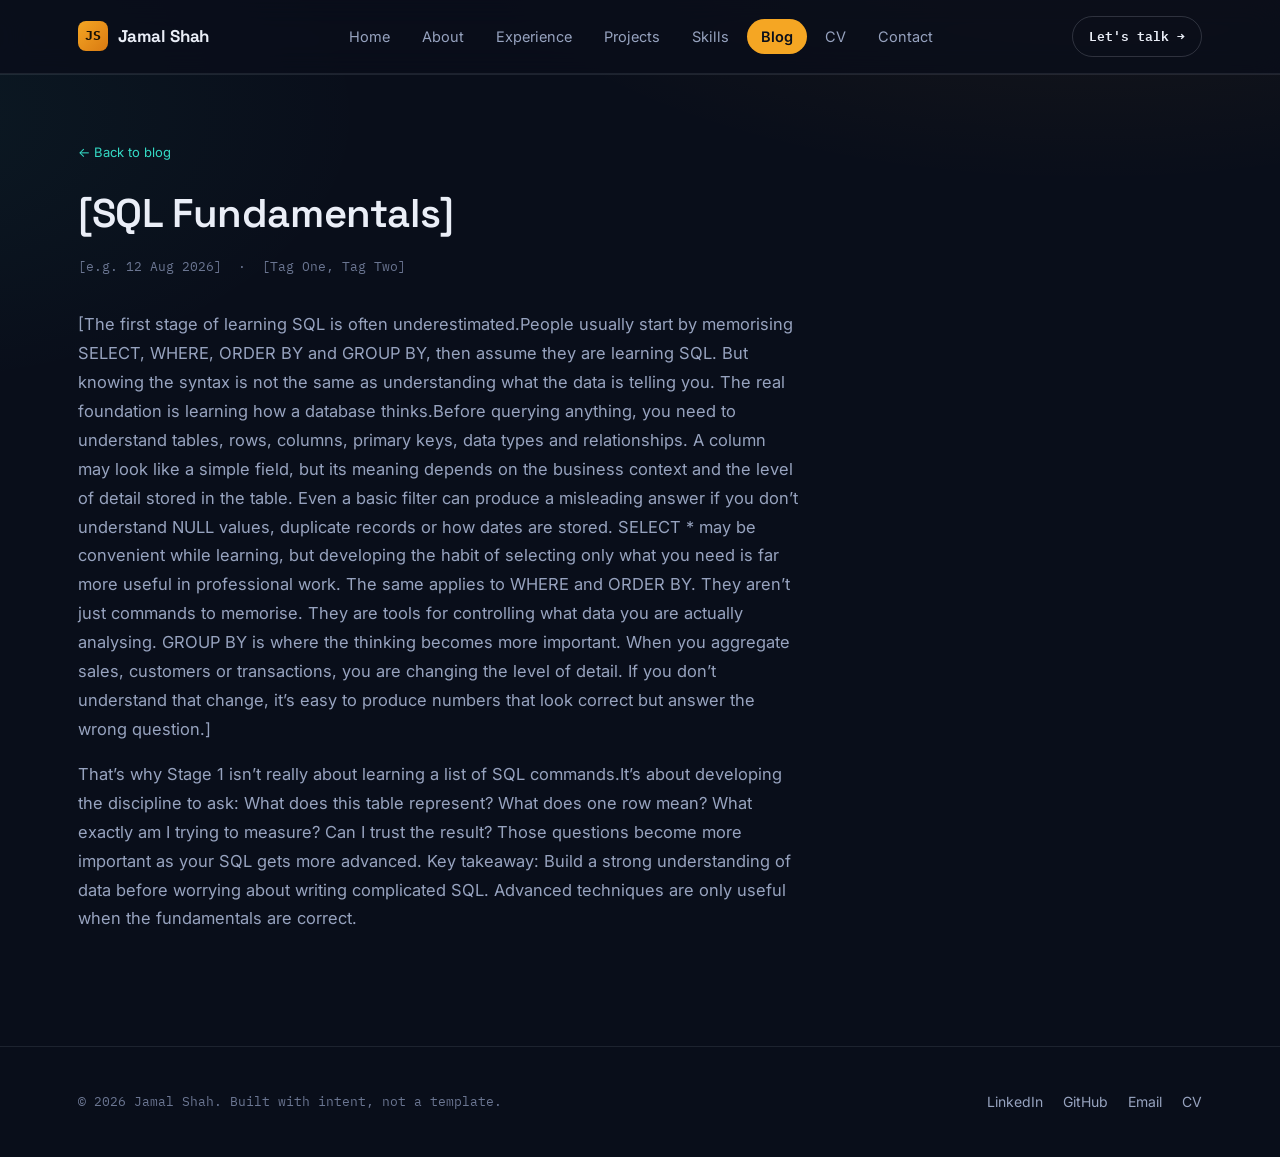
==== blog/sql-fundamentals.html @ 80ae6bba "Add SQL Fundamentals page with initial content" ====
<!DOCTYPE html>
<html lang="en">
<head>
<meta charset="UTF-8">
<meta name="viewport" content="width=device-width, initial-scale=1.0">
<title>SQL Fundamentals</title>
<link rel="preconnect" href="https://fonts.googleapis.com">
<link href="https://fonts.googleapis.com/css2?family=Space+Grotesk:wght@500;600;700&family=Inter:wght@400;500;600;700&family=IBM+Plex+Mono:wght@400;500;600&display=swap" rel="stylesheet">
<link rel="stylesheet" href="../css/style.css">
</head>
<body>

<header class="site-header">
  <nav class="nav">
    <a href="../index.html" class="brand"><span class="mark">JS</span> Jamal Shah</a>
    <ul class="nav-links">
      <li><a href="../index.html">Home</a></li>
      <li><a href="../about.html">About</a></li>
      <li><a href="../experience.html">Experience</a></li>
      <li><a href="../projects.html">Projects</a></li>
      <li><a href="../skills.html">Skills</a></li>
      <li><a href="../blog.html" class="active">Blog</a></li>
      <li><a href="../cv.html">CV</a></li>
      <li><a href="../contact.html">Contact</a></li>
    </ul>
    <a class="nav-cta" href="../contact.html">Let's talk →</a>
    <button class="nav-toggle" aria-label="Toggle menu" aria-expanded="false">☰</button>
  </nav>
</header>

<section class="section" style="padding-top:64px;">
  <div class="container">
    <div class="post-body">
      <a href="../blog.html" class="small-note" style="color:var(--teal)">← Back to blog</a>
      <h1 style="margin-top:18px;">[SQL Fundamentals]</h1>
      <div class="post-meta-top">
        <span>[e.g. 12 Aug 2026]</span><span>·</span><span>[Tag One, Tag Two]</span>
      </div>
 <p>[The first stage of learning SQL is often underestimated.People usually start by memorising SELECT, WHERE, ORDER BY and GROUP BY, then assume they are learning SQL. But knowing the syntax is not the same as understanding what the data is telling you.

The real foundation is learning how a database thinks.Before querying anything, you need to understand tables, rows, columns, primary keys, data types and relationships. A column may look like a simple field, but its meaning depends on the business context and the level of detail stored in the table.

Even a basic filter can produce a misleading answer if you don’t understand NULL values, duplicate records or how dates are stored.

SELECT * may be convenient while learning, but developing the habit of selecting only what you need is far more useful in professional work.

The same applies to WHERE and ORDER BY. They aren’t just commands to memorise. They are tools for controlling what data you are actually analysing.

GROUP BY is where the thinking becomes more important. When you aggregate sales, customers or transactions, you are changing the level of detail. If you don’t understand that change, it’s easy to produce numbers that look correct but answer the wrong question.]</p>

<p>That’s why Stage 1 isn’t really about learning a list of SQL commands.It’s about developing the discipline to ask:

What does this table represent?

What does one row mean?

What exactly am I trying to measure?

Can I trust the result?

Those questions become more important as your SQL gets more advanced.

Key takeaway: Build a strong understanding of data before worrying about writing complicated SQL. Advanced techniques are only useful when the fundamentals are correct.</p>

    </div>
  </div>
</section>

<footer class="site-footer">
  <div class="container footer-grid">
    <div class="footer-note">© <span id="year"></span> Jamal Shah. Built with intent, not a template.</div>
    <div class="footer-links">
      <a href="https://www.linkedin.com/in/jamal-shah24/" target="_blank" rel="noopener">LinkedIn</a>
      <a href="https://github.com/jamesk222" target="_blank" rel="noopener">GitHub</a>
      <a href="mailto:jamalshah199110@gmail.com">Email</a>
      <a href="../cv.html">CV</a>
    </div>
  </div>
</footer>

<script>document.getElementById('year').textContent = new Date().getFullYear();</script>
<script src="../js/main.js"></script>
</body>
</html>
---- css/style.css ----
/* =========================================================
   JAMAL SHAH — BI / DATA ANALYST PORTFOLIO
   Design system: "Control Room"
   Ink navy surfaces, signal-amber accent, teal secondary,
   Space Grotesk display / Inter body / IBM Plex Mono data.
   ========================================================= */

:root{
  --bg: #090E1A;
  --bg-1: #0D1526;
  --surface: #111B31;
  --surface-2: #16223D;
  --border: rgba(232,238,252,0.09);
  --border-strong: rgba(232,238,252,0.16);

  --text: #EAEEF7;
  --text-muted: #97A3BF;
  --text-faint: #6B7692;

  --amber: #F5A623;
  --amber-soft: rgba(245,166,35,0.14);
  --teal: #34D9C4;
  --teal-soft: rgba(52,217,196,0.13);
  --rose: #F2678A;

  --grad-line: linear-gradient(90deg, rgba(245,166,35,0) 0%, rgba(245,166,35,0.7) 50%, rgba(245,166,35,0) 100%);

  --font-display: 'Space Grotesk', 'Inter', sans-serif;
  --font-body: 'Inter', -apple-system, BlinkMacSystemFont, sans-serif;
  --font-mono: 'IBM Plex Mono', 'SFMono-Regular', Menlo, monospace;

  --radius-s: 6px;
  --radius-m: 12px;
  --radius-l: 20px;

  --maxw: 1180px;
  --shadow-card: 0 20px 60px -30px rgba(0,0,0,0.6);
}

*,*::before,*::after{ box-sizing: border-box; }
html{ scroll-behavior: smooth; }
body{
  margin:0;
  background:
    radial-gradient(1100px 500px at 85% -10%, rgba(245,166,35,0.08), transparent 60%),
    radial-gradient(900px 500px at -10% 10%, rgba(52,217,196,0.06), transparent 55%),
    var(--bg);
  color: var(--text);
  font-family: var(--font-body);
  font-size: 16px;
  line-height: 1.6;
  -webkit-font-smoothing: antialiased;
}
img{ max-width:100%; display:block; }
a{ color: inherit; text-decoration:none; }
h1,h2,h3,h4{ font-family: var(--font-display); margin:0 0 .5em; letter-spacing:-0.01em; font-weight:600; }
p{ margin:0 0 1em; color: var(--text-muted); }
ul{ margin:0; padding:0; list-style:none; }
button{ font-family:inherit; }

::selection{ background: var(--amber); color:#12100A; }

:focus-visible{
  outline: 2px solid var(--amber);
  outline-offset: 3px;
  border-radius: 4px;
}

.container{ max-width: var(--maxw); margin:0 auto; padding: 0 28px; }
.eyebrow{
  font-family: var(--font-mono);
  font-size: 12.5px;
  letter-spacing: 0.14em;
  text-transform: uppercase;
  color: var(--amber);
  display:flex; align-items:center; gap:10px;
  margin-bottom: 14px;
}
.eyebrow::before{ content:""; width:22px; height:1px; background: var(--amber); display:inline-block; }

.section{ padding: 96px 0; border-top: 1px solid var(--border); }
.section-head{ max-width: 640px; margin-bottom: 52px; }
.section-head h2{ font-size: clamp(28px,3.4vw,40px); }
.section-head p{ font-size: 17px; }

@media (max-width: 720px){
  .section{ padding: 64px 0; }
  .container{ padding: 0 20px; }
}

/* ---------- Reduced motion ---------- */
@media (prefers-reduced-motion: reduce){
  *{ animation-duration: 0.001ms !important; animation-iteration-count: 1 !important; transition-duration: 0.001ms !important; scroll-behavior:auto !important; }
}

/* ---------- Header / Nav ---------- */
.site-header{
  position: sticky; top:0; z-index: 100;
  backdrop-filter: blur(14px);
  background: rgba(9,14,26,0.78);
  border-bottom: 1px solid var(--border);
}
.nav{
  max-width: var(--maxw); margin:0 auto; padding: 16px 28px;
  display:flex; align-items:center; justify-content:space-between; gap: 24px;
}
.brand{ display:flex; align-items:center; gap:10px; font-family: var(--font-display); font-weight:700; font-size:17px; letter-spacing:-0.01em; }
.brand .mark{
  width:30px;height:30px;border-radius:8px;
  background: linear-gradient(135deg, var(--amber), #d97a12);
  display:flex; align-items:center; justify-content:center;
  color:#161006; font-family: var(--font-mono); font-weight:700; font-size:13px;
}
.nav-links{ display:flex; align-items:center; gap: 4px; }
.nav-links a{
  font-size: 14.5px; padding: 9px 14px; border-radius: 100px; color: var(--text-muted);
  transition: color .15s ease, background .15s ease;
}
.nav-links a:hover{ color: var(--text); background: var(--surface); }
.nav-links a.active{ color: var(--bg); background: var(--amber); font-weight:600; }
.nav-cta{
  font-family: var(--font-mono); font-size: 13px; font-weight:600;
  padding: 9px 16px; border-radius: 100px; border: 1px solid var(--border-strong);
  color: var(--text) !important; white-space:nowrap;
}
.nav-cta:hover{ border-color: var(--teal); color: var(--teal) !important; }
.nav-toggle{ display:none; background:none; border:1px solid var(--border-strong); border-radius:8px; width:40px;height:36px; color:var(--text); cursor:pointer; }

@media (max-width: 920px){
  .nav-links{
    position: fixed; inset: 64px 0 0 0; background: var(--bg-1);
    flex-direction: column; align-items: stretch; padding: 18px;
    transform: translateY(-8px); opacity:0; pointer-events:none; transition: all .18s ease;
    border-top: 1px solid var(--border);
  }
  .nav-links.open{ transform:none; opacity:1; pointer-events:auto; }
  .nav-links a{ padding: 14px 12px; border-bottom:1px solid var(--border); border-radius:0; }
  .nav-links a.active{ border-radius: 8px; }
  .nav-toggle{ display:block; }
  .nav-cta{ display:none; }
}

/* ---------- KPI Ticker (signature element) ---------- */
.kpi-ticker{
  border-top: 1px solid var(--border); border-bottom: 1px solid var(--border);
  background: var(--bg-1);
  overflow: hidden; position:relative;
}
.kpi-ticker::before,.kpi-ticker::after{
  content:""; position:absolute; top:0; bottom:0; width:70px; z-index:2; pointer-events:none;
}
.kpi-ticker::before{ left:0; background: linear-gradient(90deg, var(--bg-1), transparent); }
.kpi-ticker::after{ right:0; background: linear-gradient(-90deg, var(--bg-1), transparent); }
.kpi-track{ display:flex; width: max-content; animation: kpi-scroll 32s linear infinite; }
.kpi-track:hover{ animation-play-state: paused; }
.kpi-item{
  display:flex; align-items:baseline; gap:8px;
  font-family: var(--font-mono); font-size: 13.5px; color: var(--text-muted);
  padding: 13px 30px; white-space:nowrap; border-right: 1px solid var(--border);
}
.kpi-item b{ color: var(--amber); font-size: 15px; }
@keyframes kpi-scroll{ from{ transform: translateX(0); } to{ transform: translateX(-50%); } }

/* ---------- Buttons ---------- */
.btn{
  display:inline-flex; align-items:center; gap:8px;
  font-family: var(--font-body); font-weight:600; font-size: 14.5px;
  padding: 13px 22px; border-radius: 100px; cursor:pointer; border: 1px solid transparent;
  transition: transform .15s ease, box-shadow .15s ease, background .15s ease, border-color .15s ease;
}
.btn:hover{ transform: translateY(-2px); }
.btn-primary{ background: var(--amber); color: #171207; }
.btn-primary:hover{ box-shadow: 0 12px 30px -10px rgba(245,166,35,0.55); }
.btn-ghost{ border-color: var(--border-strong); color: var(--text); }
.btn-ghost:hover{ border-color: var(--teal); color: var(--teal); }
.btn-sm{ padding: 9px 16px; font-size: 13px; }

/* ---------- Hero ---------- */
.hero{ padding: 76px 0 40px; }
.hero-grid{ display:grid; grid-template-columns: 1.05fr 0.95fr; gap: 56px; align-items:center; }
.hero h1{ font-size: clamp(36px, 5vw, 58px); line-height: 1.05; }
.hero h1 .hl{ color: var(--amber); }
.hero-lead{ font-size: 18px; max-width: 520px; }
.hero-actions{ display:flex; gap:14px; margin-top: 30px; flex-wrap:wrap; }
.hero-badges{ display:flex; gap:22px; margin-top: 44px; flex-wrap:wrap; }
.hero-badge{ font-family: var(--font-mono); font-size:12.5px; color: var(--text-faint); display:flex; align-items:center; gap:8px; }
.hero-badge .dot{ width:6px;height:6px;border-radius:50%; background: var(--teal); }

@media (max-width: 920px){
  .hero-grid{ grid-template-columns: 1fr; }
}

/* ---------- Dashboard mock (hero signature widget) ---------- */
.dash{
  background: linear-gradient(180deg, var(--surface), var(--surface-2));
  border: 1px solid var(--border-strong); border-radius: var(--radius-l);
  padding: 22px; box-shadow: var(--shadow-card);
  position: relative;
}
.dash-top{ display:flex; justify-content:space-between; align-items:center; margin-bottom:18px; }
.dash-title{ font-family: var(--font-mono); font-size:12px; color: var(--text-faint); text-transform:uppercase; letter-spacing:.08em; }
.dash-dots{ display:flex; gap:6px; }
.dash-dots span{ width:8px;height:8px;border-radius:50%; background: var(--border-strong); }
.dash-kpis{ display:grid; grid-template-columns: repeat(3,1fr); gap:10px; margin-bottom:18px; }
.dash-kpi{ background: var(--bg-1); border:1px solid var(--border); border-radius: var(--radius-s); padding:12px; }
.dash-kpi .n{ font-family: var(--font-mono); font-size:20px; color: var(--text); font-weight:600; }
.dash-kpi .n.up{ color: var(--teal); }
.dash-kpi .n.warn{ color: var(--amber); }
.dash-kpi .l{ font-size:11px; color: var(--text-faint); margin-top:4px; }
.dash-chart{ background: var(--bg-1); border:1px solid var(--border); border-radius: var(--radius-s); padding:14px; }
.dash-legend{ display:flex; gap:16px; margin-top:12px; font-family: var(--font-mono); font-size:11px; color: var(--text-faint); }
.dash-legend span{ display:flex; align-items:center; gap:6px; }
.dash-legend i{ width:8px;height:8px;border-radius:2px; display:inline-block; }

/* ---------- Cards ---------- */
.grid{ display:grid; gap: 22px; }
.grid-3{ grid-template-columns: repeat(3, 1fr); }
.grid-2{ grid-template-columns: repeat(2, 1fr); }
@media (max-width: 900px){ .grid-3{ grid-template-columns: 1fr 1fr; } }
@media (max-width: 640px){ .grid-3, .grid-2{ grid-template-columns: 1fr; } }

.card{
  background: var(--surface); border:1px solid var(--border); border-radius: var(--radius-m);
  padding: 26px; transition: border-color .15s ease, transform .15s ease;
}
.card:hover{ border-color: var(--border-strong); transform: translateY(-3px); }
.card h3{ font-size:18px; }
.card .tag-row{ display:flex; flex-wrap:wrap; gap:6px; margin: 14px 0 0; }
.tag{
  font-family: var(--font-mono); font-size: 11px; color: var(--teal);
  background: var(--teal-soft); border-radius: 100px; padding: 5px 10px;
}
.tag.amber{ color: var(--amber); background: var(--amber-soft); }

/* ---------- Stat strip ---------- */
.stat-strip{ display:grid; grid-template-columns: repeat(4,1fr); gap: 1px; background: var(--border); border:1px solid var(--border); border-radius: var(--radius-m); overflow:hidden; }
.stat-strip .stat{ background: var(--surface); padding: 26px 22px; }
.stat .n{ font-family: var(--font-mono); font-size: 30px; color: var(--amber); font-weight:600; }
.stat .l{ color: var(--text-muted); font-size: 13.5px; margin-top:6px; }
@media (max-width: 720px){ .stat-strip{ grid-template-columns: repeat(2,1fr); } }

/* ---------- Timeline (Experience) ---------- */
.timeline{ position:relative; padding-left: 32px; }
.timeline::before{ content:""; position:absolute; left:6px; top:6px; bottom:6px; width:1px; background: var(--border-strong); }
.tl-item{ position:relative; padding-bottom: 46px; }
.tl-item:last-child{ padding-bottom:0; }
.tl-item::before{ content:""; position:absolute; left:-32px; top:4px; width:13px;height:13px; border-radius:50%; background: var(--bg); border:2px solid var(--amber); }
.tl-date{ font-family: var(--font-mono); font-size:12.5px; color: var(--amber); letter-spacing:.04em; margin-bottom:6px; }
.tl-item h3{ font-size:20px; margin-bottom:2px; }
.tl-org{ color: var(--text-faint); font-size: 13.5px; margin-bottom:14px; font-family: var(--font-mono); }
.tl-item ul{ display:flex; flex-direction:column; gap:10px; }
.tl-item li{ color: var(--text-muted); padding-left:18px; position:relative; font-size:15px; }
.tl-item li::before{ content:"→"; position:absolute; left:0; color: var(--teal); }

/* ---------- Skills ---------- */
.skill-cat{ margin-bottom: 34px; }
.skill-cat h3{ font-family: var(--font-mono); font-size:13px; text-transform:uppercase; letter-spacing:.08em; color: var(--text-faint); font-weight:600; margin-bottom:16px; }
.skill-bars{ display:flex; flex-direction:column; gap:14px; }
.skill-bar-row{ display:grid; grid-template-columns: 170px 1fr 40px; align-items:center; gap:14px; }
.skill-bar-row .name{ font-size:14.5px; color: var(--text); }
.skill-bar-track{ height:6px; background: var(--surface-2); border-radius:100px; overflow:hidden; }
.skill-bar-fill{ height:100%; border-radius:100px; background: linear-gradient(90deg, var(--teal), var(--amber)); }
.skill-bar-row .pct{ font-family: var(--font-mono); font-size:12px; color: var(--text-faint); text-align:right; }
@media (max-width: 640px){ .skill-bar-row{ grid-template-columns: 110px 1fr 34px; } }

.pill-cloud{ display:flex; flex-wrap:wrap; gap:10px; }
.pill{ border:1px solid var(--border-strong); border-radius:100px; padding:9px 16px; font-size:13.5px; color: var(--text-muted); font-family: var(--font-mono); }

/* ---------- Footer ---------- */
.site-footer{ border-top: 1px solid var(--border); padding: 44px 0; }
.footer-grid{ display:flex; justify-content:space-between; align-items:center; flex-wrap:wrap; gap:18px; }
.footer-links{ display:flex; gap: 20px; flex-wrap:wrap; }
.footer-links a{ color: var(--text-muted); font-size:14px; }
.footer-links a:hover{ color: var(--amber); }
.footer-note{ color: var(--text-faint); font-size: 13px; font-family: var(--font-mono); }

/* ---------- Page hero (inner pages) ---------- */
.page-hero{ padding: 64px 0 20px; }
.page-hero .eyebrow{ margin-bottom: 18px; }
.page-hero h1{ font-size: clamp(30px, 4vw, 46px); max-width: 780px; }
.page-hero p.lead{ font-size:17px; max-width: 640px; margin-top: 14px; }

/* ---------- Blog ---------- */
.post-card{ display:grid; grid-template-columns: 130px 1fr; gap:22px; padding: 26px 0; border-bottom:1px solid var(--border); }
.post-card:first-child{ padding-top:0; }
.post-date{ font-family: var(--font-mono); font-size:12.5px; color: var(--text-faint); padding-top:3px; }
.post-card h3{ font-size: 21px; margin-bottom:8px; }
.post-card h3 a:hover{ color: var(--amber); }
.post-meta{ display:flex; gap:10px; margin-top:12px; }
@media (max-width: 640px){ .post-card{ grid-template-columns: 1fr; gap:6px; } }

.post-body{ max-width: 720px; }
.post-body h1{ font-size: clamp(28px,4vw,40px); margin-bottom:10px; }
.post-body .post-meta-top{ font-family: var(--font-mono); font-size:12.5px; color: var(--text-faint); margin-bottom: 34px; display:flex; gap:16px; }
.post-body h2{ font-size:24px; margin-top:38px; }
.post-body p, .post-body li{ color: var(--text-muted); font-size:16.5px; line-height:1.75; }
.post-body ul{ margin: 0 0 1.2em; padding-left: 20px; list-style:disc; }
.post-body blockquote{ border-left: 3px solid var(--amber); margin: 24px 0; padding: 4px 0 4px 20px; color: var(--text); font-style:italic; }

/* ---------- Contact ---------- */
.contact-grid{ display:grid; grid-template-columns: 1fr 1fr; gap: 40px; }
.contact-card{ background: var(--surface); border:1px solid var(--border); border-radius: var(--radius-m); padding: 30px; }
.contact-row{ display:flex; align-items:center; gap:14px; padding: 16px 0; border-bottom: 1px solid var(--border); }
.contact-row:last-child{ border-bottom:none; }
.contact-row .ic{ width:38px;height:38px;border-radius:9px; background: var(--amber-soft); color: var(--amber); display:flex; align-items:center; justify-content:center; font-family:var(--font-mono); font-size:14px; flex:none; }
.contact-row .k{ font-size:12px; color: var(--text-faint); font-family: var(--font-mono); text-transform:uppercase; letter-spacing:.06em; }
.contact-row .v{ font-size:15px; color: var(--text); }
.contact-row a.v:hover{ color: var(--amber); }

.form{ display:flex; flex-direction:column; gap:16px; }
.field label{ display:block; font-family: var(--font-mono); font-size:12px; text-transform:uppercase; letter-spacing:.06em; color: var(--text-faint); margin-bottom:8px; }
.field input, .field textarea{
  width:100%; background: var(--bg-1); border:1px solid var(--border-strong); border-radius: var(--radius-s);
  padding: 12px 14px; color: var(--text); font-family: var(--font-body); font-size:14.5px; resize: vertical;
}
.field input:focus, .field textarea:focus{ outline:none; border-color: var(--teal); }
.form-note{ font-size:12.5px; color: var(--text-faint); }

@media (max-width: 800px){ .contact-grid{ grid-template-columns: 1fr; } }

/* ---------- CV page ---------- */
.cv-download{ display:flex; gap:14px; flex-wrap:wrap; margin: 26px 0 8px; }
.cv-embed{ border:1px solid var(--border); border-radius: var(--radius-m); overflow:hidden; margin-top: 34px; background: var(--surface); }
.cv-embed iframe{ width:100%; height: 900px; border:0; display:block; }
@media (max-width: 720px){ .cv-embed iframe{ height: 560px; } }

/* ---------- Misc ---------- */
.divider-fade{ height:1px; background: var(--grad-line); border:none; margin: 0; }
.center{ text-align:center; }
.mt-lg{ margin-top: 60px; }
.small-note{ font-size:13px; color: var(--text-faint); }
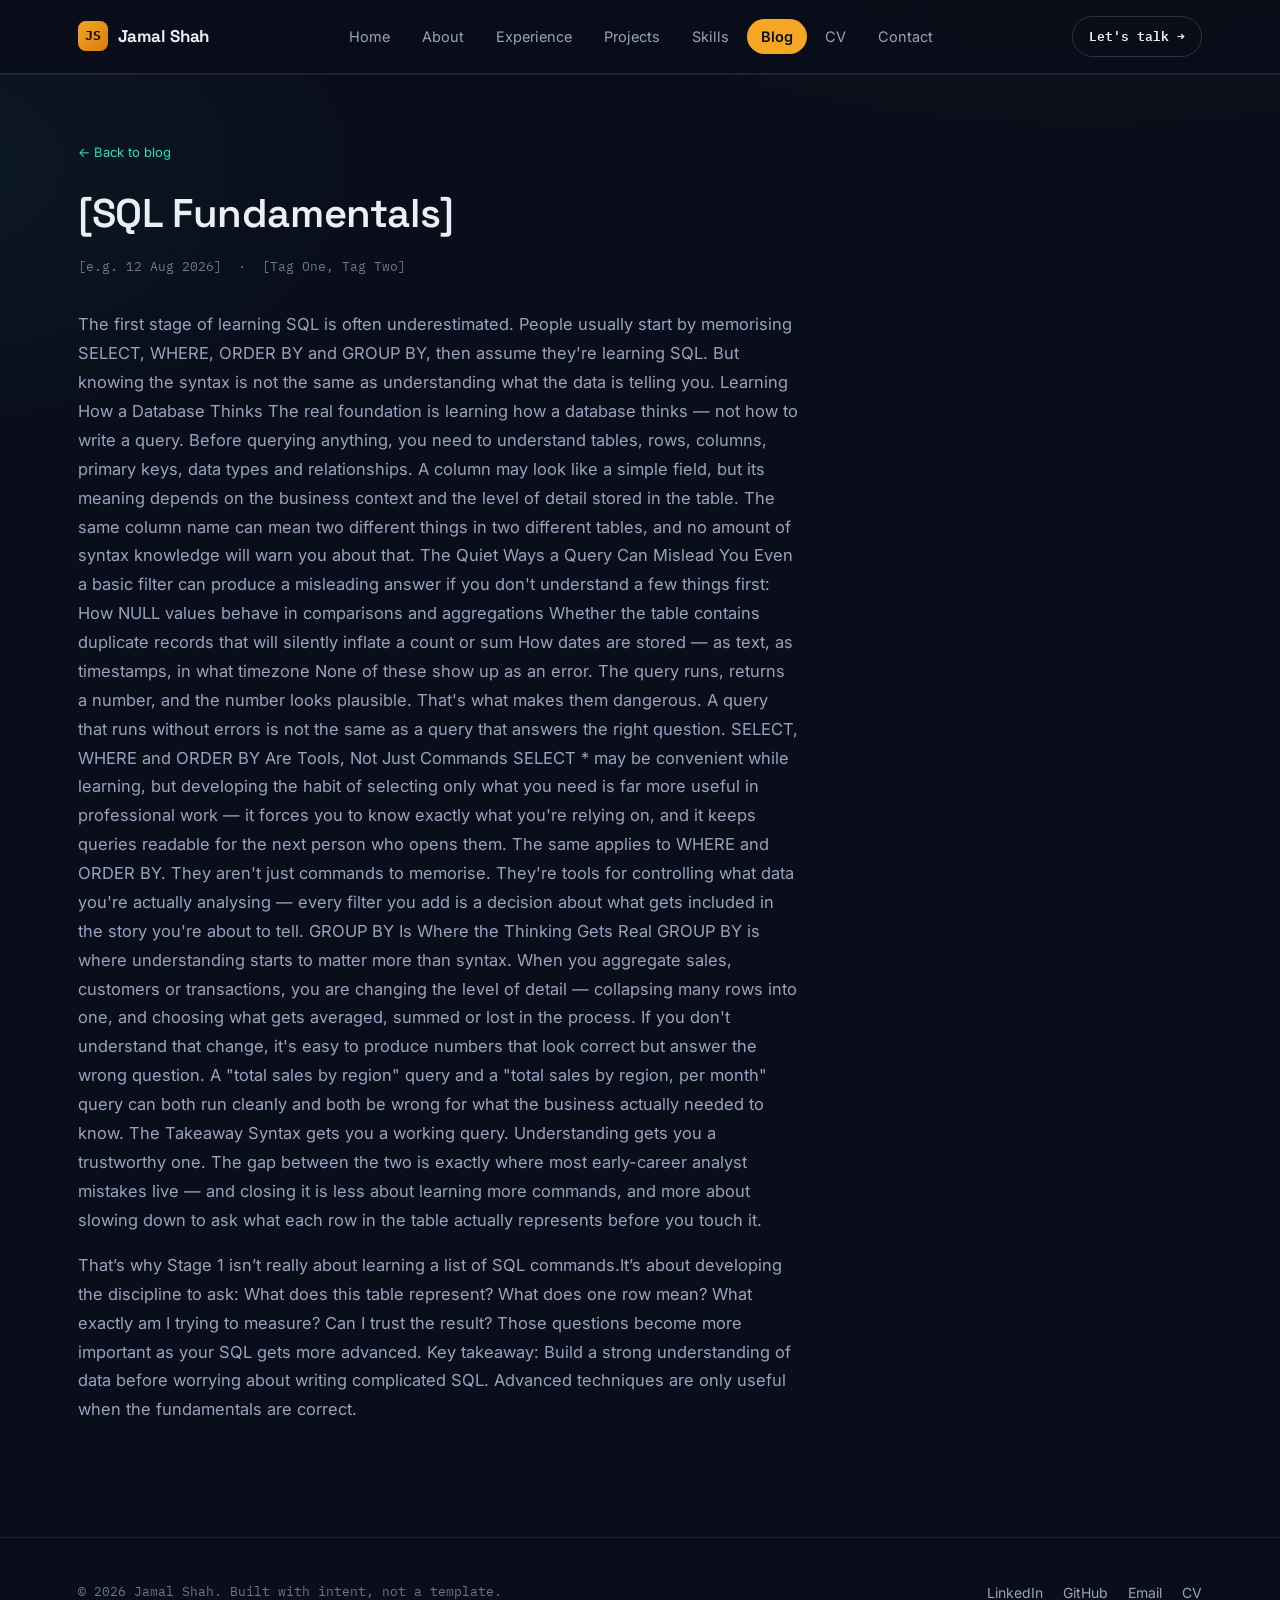
==== commit 69da3fe2: "Update sql-fundamentals.html" ====
--- a/blog/sql-fundamentals.html
+++ b/blog/sql-fundamentals.html
@@ -36,17 +36,34 @@
       <div class="post-meta-top">
         <span>[e.g. 12 Aug 2026]</span><span>·</span><span>[Tag One, Tag Two]</span>
       </div>
- <p>[The first stage of learning SQL is often underestimated.People usually start by memorising SELECT, WHERE, ORDER BY and GROUP BY, then assume they are learning SQL. But knowing the syntax is not the same as understanding what the data is telling you.
+ <p>The first stage of learning SQL is often underestimated. People usually start by memorising SELECT, WHERE, ORDER BY and GROUP BY, then assume they're learning SQL. But knowing the syntax is not the same as understanding what the data is telling you.
 
-The real foundation is learning how a database thinks.Before querying anything, you need to understand tables, rows, columns, primary keys, data types and relationships. A column may look like a simple field, but its meaning depends on the business context and the level of detail stored in the table.
+Learning How a Database Thinks
+The real foundation is learning how a database thinks — not how to write a query. Before querying anything, you need to understand tables, rows, columns, primary keys, data types and relationships.
 
-Even a basic filter can produce a misleading answer if you don’t understand NULL values, duplicate records or how dates are stored.
+A column may look like a simple field, but its meaning depends on the business context and the level of detail stored in the table. The same column name can mean two different things in two different tables, and no amount of syntax knowledge will warn you about that.
 
-SELECT * may be convenient while learning, but developing the habit of selecting only what you need is far more useful in professional work.
+The Quiet Ways a Query Can Mislead You
+Even a basic filter can produce a misleading answer if you don't understand a few things first:
 
-The same applies to WHERE and ORDER BY. They aren’t just commands to memorise. They are tools for controlling what data you are actually analysing.
+How NULL values behave in comparisons and aggregations
+Whether the table contains duplicate records that will silently inflate a count or sum
+How dates are stored — as text, as timestamps, in what timezone
+None of these show up as an error. The query runs, returns a number, and the number looks plausible. That's what makes them dangerous.
 
-GROUP BY is where the thinking becomes more important. When you aggregate sales, customers or transactions, you are changing the level of detail. If you don’t understand that change, it’s easy to produce numbers that look correct but answer the wrong question.]</p>
+A query that runs without errors is not the same as a query that answers the right question.
+SELECT, WHERE and ORDER BY Are Tools, Not Just Commands
+SELECT * may be convenient while learning, but developing the habit of selecting only what you need is far more useful in professional work — it forces you to know exactly what you're relying on, and it keeps queries readable for the next person who opens them.
+
+The same applies to WHERE and ORDER BY. They aren't just commands to memorise. They're tools for controlling what data you're actually analysing — every filter you add is a decision about what gets included in the story you're about to tell.
+
+GROUP BY Is Where the Thinking Gets Real
+GROUP BY is where understanding starts to matter more than syntax. When you aggregate sales, customers or transactions, you are changing the level of detail — collapsing many rows into one, and choosing what gets averaged, summed or lost in the process.
+
+If you don't understand that change, it's easy to produce numbers that look correct but answer the wrong question. A "total sales by region" query and a "total sales by region, per month" query can both run cleanly and both be wrong for what the business actually needed to know.
+
+The Takeaway
+Syntax gets you a working query. Understanding gets you a trustworthy one. The gap between the two is exactly where most early-career analyst mistakes live — and closing it is less about learning more commands, and more about slowing down to ask what each row in the table actually represents before you touch it.</p>
 
 <p>That’s why Stage 1 isn’t really about learning a list of SQL commands.It’s about developing the discipline to ask:
 
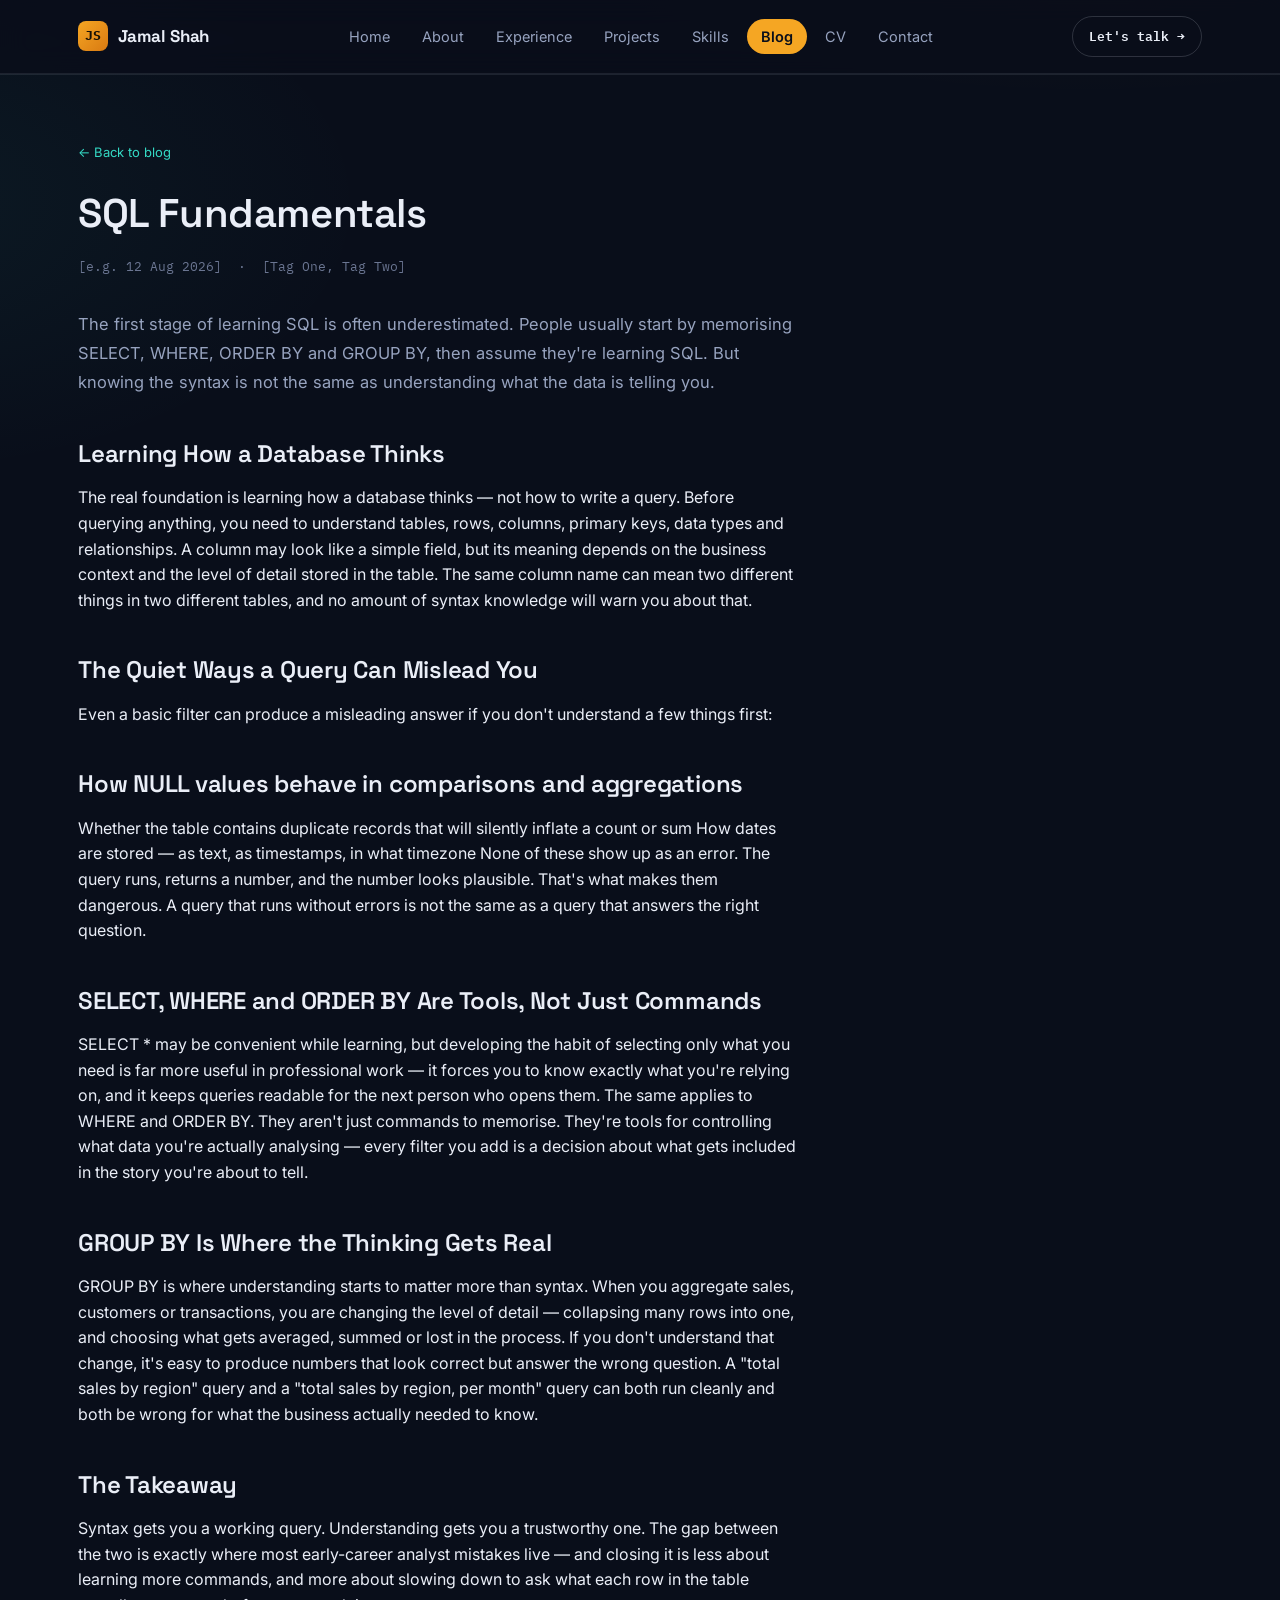
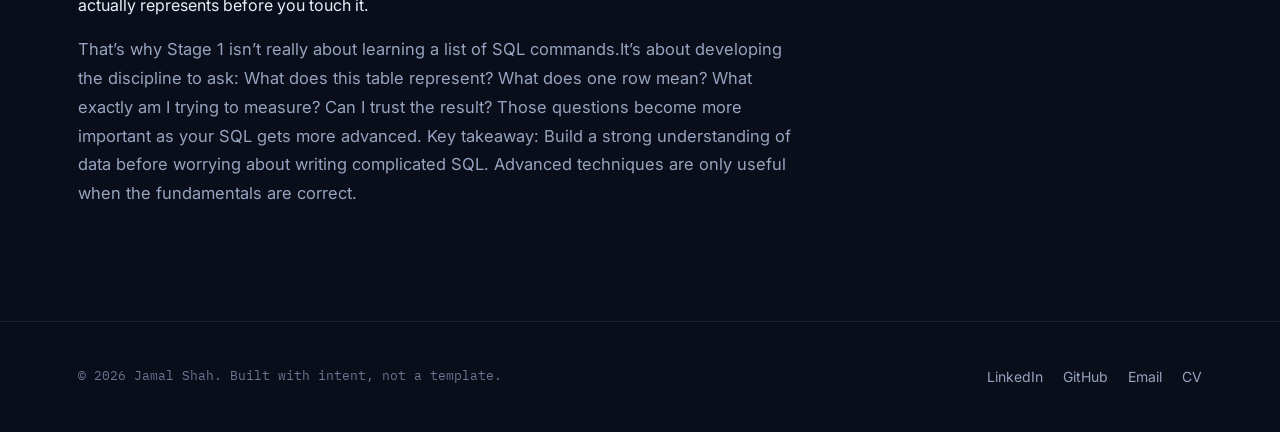
==== commit c72caab7: "Update sql-fundamentals.html" ====
--- a/blog/sql-fundamentals.html
+++ b/blog/sql-fundamentals.html
@@ -32,37 +32,37 @@
   <div class="container">
     <div class="post-body">
       <a href="../blog.html" class="small-note" style="color:var(--teal)">← Back to blog</a>
-      <h1 style="margin-top:18px;">[SQL Fundamentals]</h1>
+      <h1 style="margin-top:18px;">SQL Fundamentals</h1>
       <div class="post-meta-top">
         <span>[e.g. 12 Aug 2026]</span><span>·</span><span>[Tag One, Tag Two]</span>
       </div>
  <p>The first stage of learning SQL is often underestimated. People usually start by memorising SELECT, WHERE, ORDER BY and GROUP BY, then assume they're learning SQL. But knowing the syntax is not the same as understanding what the data is telling you.
 
-Learning How a Database Thinks
+<h2>Learning How a Database Thinks</h2>
 The real foundation is learning how a database thinks — not how to write a query. Before querying anything, you need to understand tables, rows, columns, primary keys, data types and relationships.
 
 A column may look like a simple field, but its meaning depends on the business context and the level of detail stored in the table. The same column name can mean two different things in two different tables, and no amount of syntax knowledge will warn you about that.
 
-The Quiet Ways a Query Can Mislead You
+<h2>The Quiet Ways a Query Can Mislead You</h2>
 Even a basic filter can produce a misleading answer if you don't understand a few things first:
 
-How NULL values behave in comparisons and aggregations
+<h2>How NULL values behave in comparisons and aggregations</h2>
 Whether the table contains duplicate records that will silently inflate a count or sum
 How dates are stored — as text, as timestamps, in what timezone
 None of these show up as an error. The query runs, returns a number, and the number looks plausible. That's what makes them dangerous.
 
 A query that runs without errors is not the same as a query that answers the right question.
-SELECT, WHERE and ORDER BY Are Tools, Not Just Commands
+<h2>SELECT, WHERE and ORDER BY Are Tools, Not Just Commands</h2>
 SELECT * may be convenient while learning, but developing the habit of selecting only what you need is far more useful in professional work — it forces you to know exactly what you're relying on, and it keeps queries readable for the next person who opens them.
 
 The same applies to WHERE and ORDER BY. They aren't just commands to memorise. They're tools for controlling what data you're actually analysing — every filter you add is a decision about what gets included in the story you're about to tell.
 
-GROUP BY Is Where the Thinking Gets Real
+<h2>GROUP BY Is Where the Thinking Gets Real</h2>
 GROUP BY is where understanding starts to matter more than syntax. When you aggregate sales, customers or transactions, you are changing the level of detail — collapsing many rows into one, and choosing what gets averaged, summed or lost in the process.
 
 If you don't understand that change, it's easy to produce numbers that look correct but answer the wrong question. A "total sales by region" query and a "total sales by region, per month" query can both run cleanly and both be wrong for what the business actually needed to know.
 
-The Takeaway
+<h2>The Takeaway</h2>
 Syntax gets you a working query. Understanding gets you a trustworthy one. The gap between the two is exactly where most early-career analyst mistakes live — and closing it is less about learning more commands, and more about slowing down to ask what each row in the table actually represents before you touch it.</p>
 
 <p>That’s why Stage 1 isn’t really about learning a list of SQL commands.It’s about developing the discipline to ask:
@@ -77,7 +77,9 @@
 
 Those questions become more important as your SQL gets more advanced.
 
-Key takeaway: Build a strong understanding of data before worrying about writing complicated SQL. Advanced techniques are only useful when the fundamentals are correct.</p>
+Key takeaway: Build a strong understanding of data before worrying about writing complicated SQL.
+  
+Advanced techniques are only useful when the fundamentals are correct.</p>
 
     </div>
   </div>
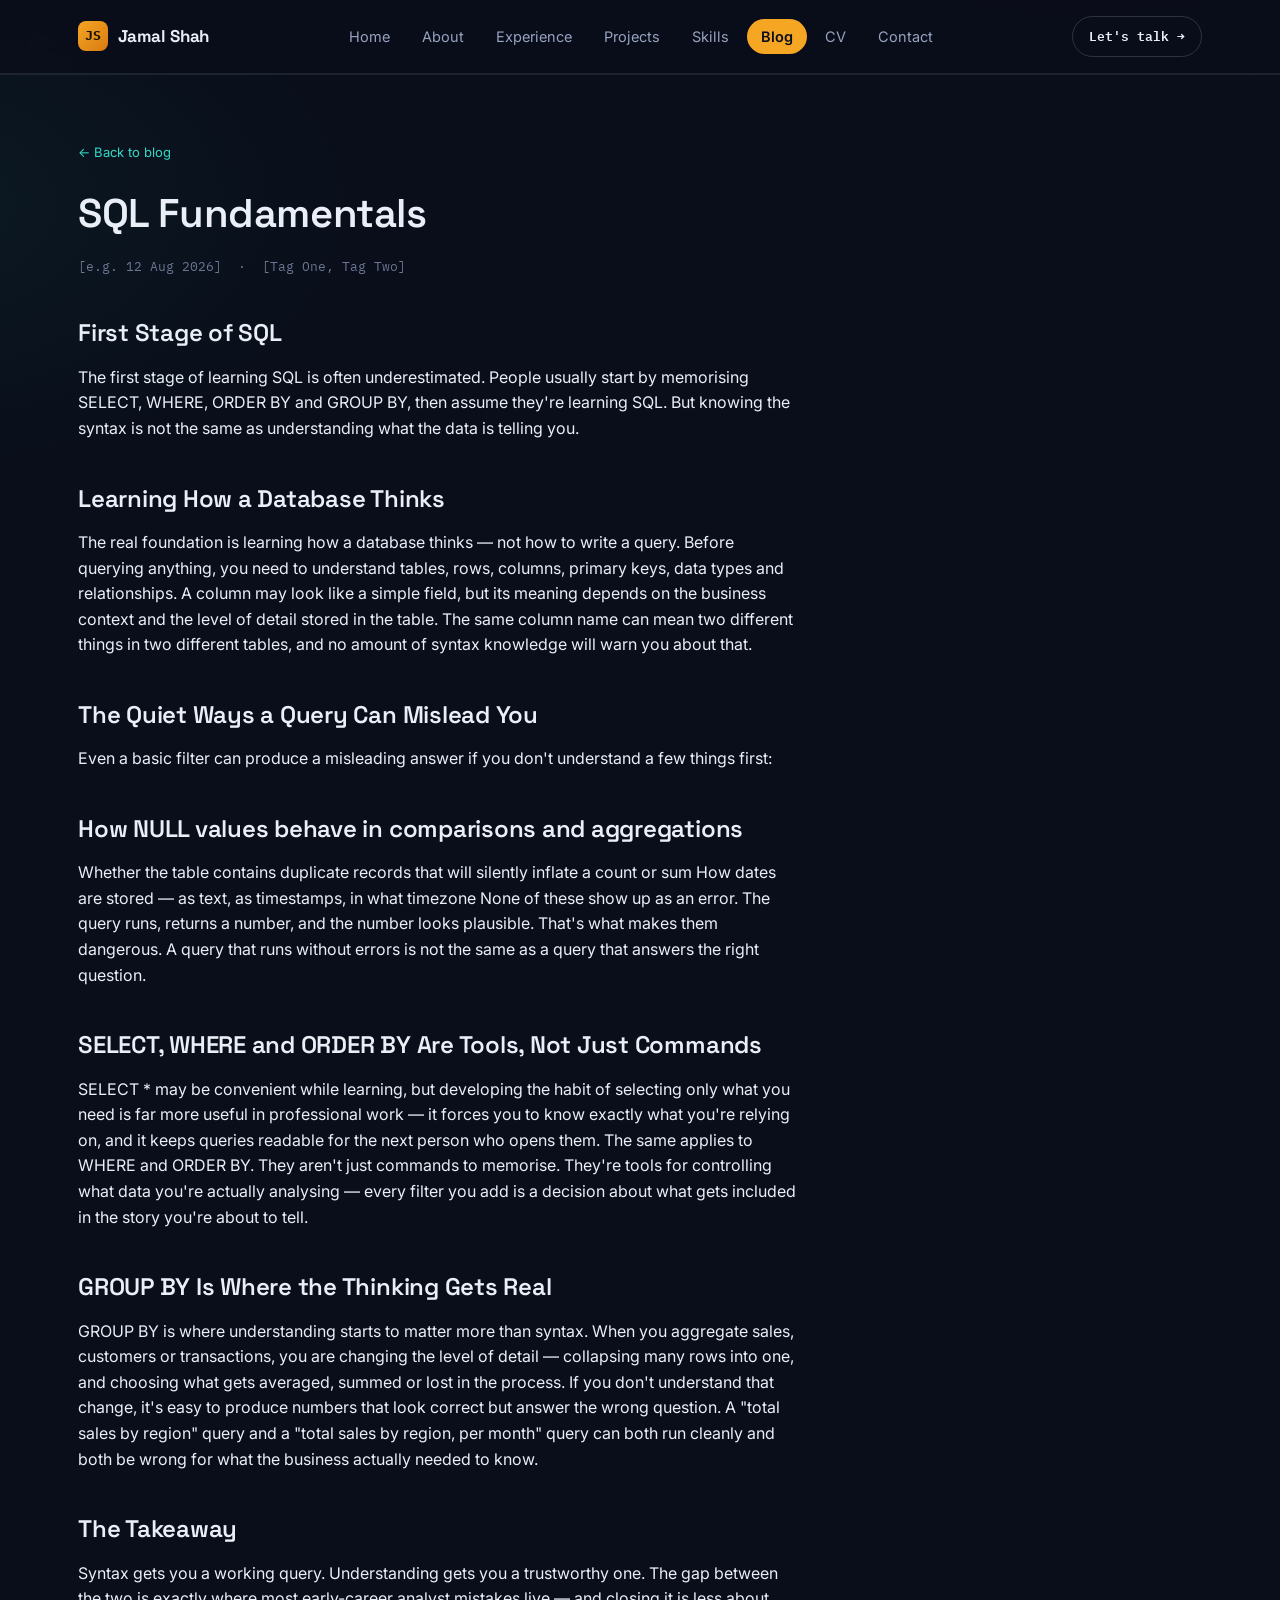
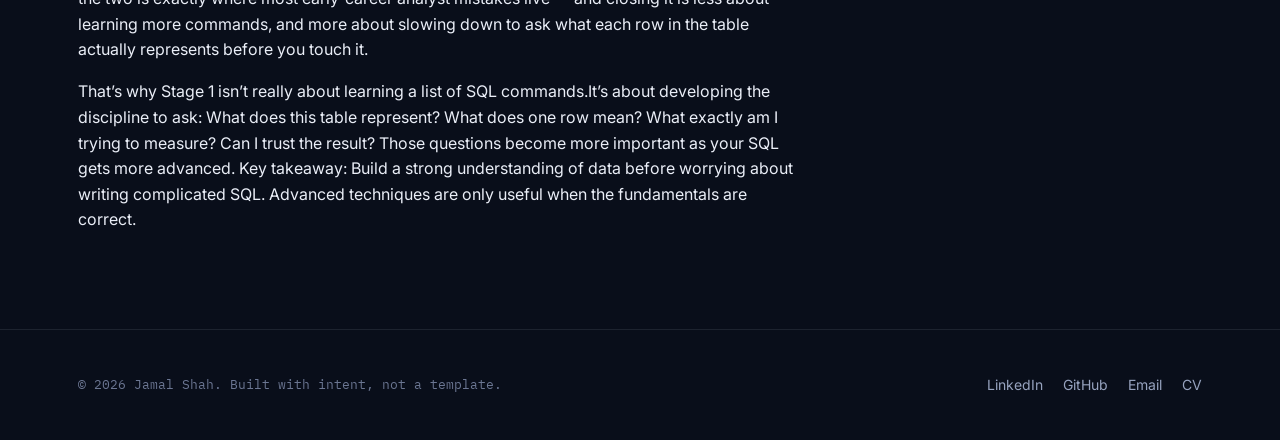
==== commit 403b4f99: "Add section headers and improve SQL fundamentals content" ====
--- a/blog/sql-fundamentals.html
+++ b/blog/sql-fundamentals.html
@@ -36,7 +36,8 @@
       <div class="post-meta-top">
         <span>[e.g. 12 Aug 2026]</span><span>·</span><span>[Tag One, Tag Two]</span>
       </div>
- <p>The first stage of learning SQL is often underestimated. People usually start by memorising SELECT, WHERE, ORDER BY and GROUP BY, then assume they're learning SQL. But knowing the syntax is not the same as understanding what the data is telling you.
+      <h2>First Stage of SQL</h2>
+The first stage of learning SQL is often underestimated. People usually start by memorising SELECT, WHERE, ORDER BY and GROUP BY, then assume they're learning SQL. But knowing the syntax is not the same as understanding what the data is telling you.
 
 <h2>Learning How a Database Thinks</h2>
 The real foundation is learning how a database thinks — not how to write a query. Before querying anything, you need to understand tables, rows, columns, primary keys, data types and relationships.
@@ -65,7 +66,7 @@
 <h2>The Takeaway</h2>
 Syntax gets you a working query. Understanding gets you a trustworthy one. The gap between the two is exactly where most early-career analyst mistakes live — and closing it is less about learning more commands, and more about slowing down to ask what each row in the table actually represents before you touch it.</p>
 
-<p>That’s why Stage 1 isn’t really about learning a list of SQL commands.It’s about developing the discipline to ask:
+That’s why Stage 1 isn’t really about learning a list of SQL commands.It’s about developing the discipline to ask:
 
 What does this table represent?
 
@@ -79,7 +80,7 @@
 
 Key takeaway: Build a strong understanding of data before worrying about writing complicated SQL.
   
-Advanced techniques are only useful when the fundamentals are correct.</p>
+Advanced techniques are only useful when the fundamentals are correct.
 
     </div>
   </div>
